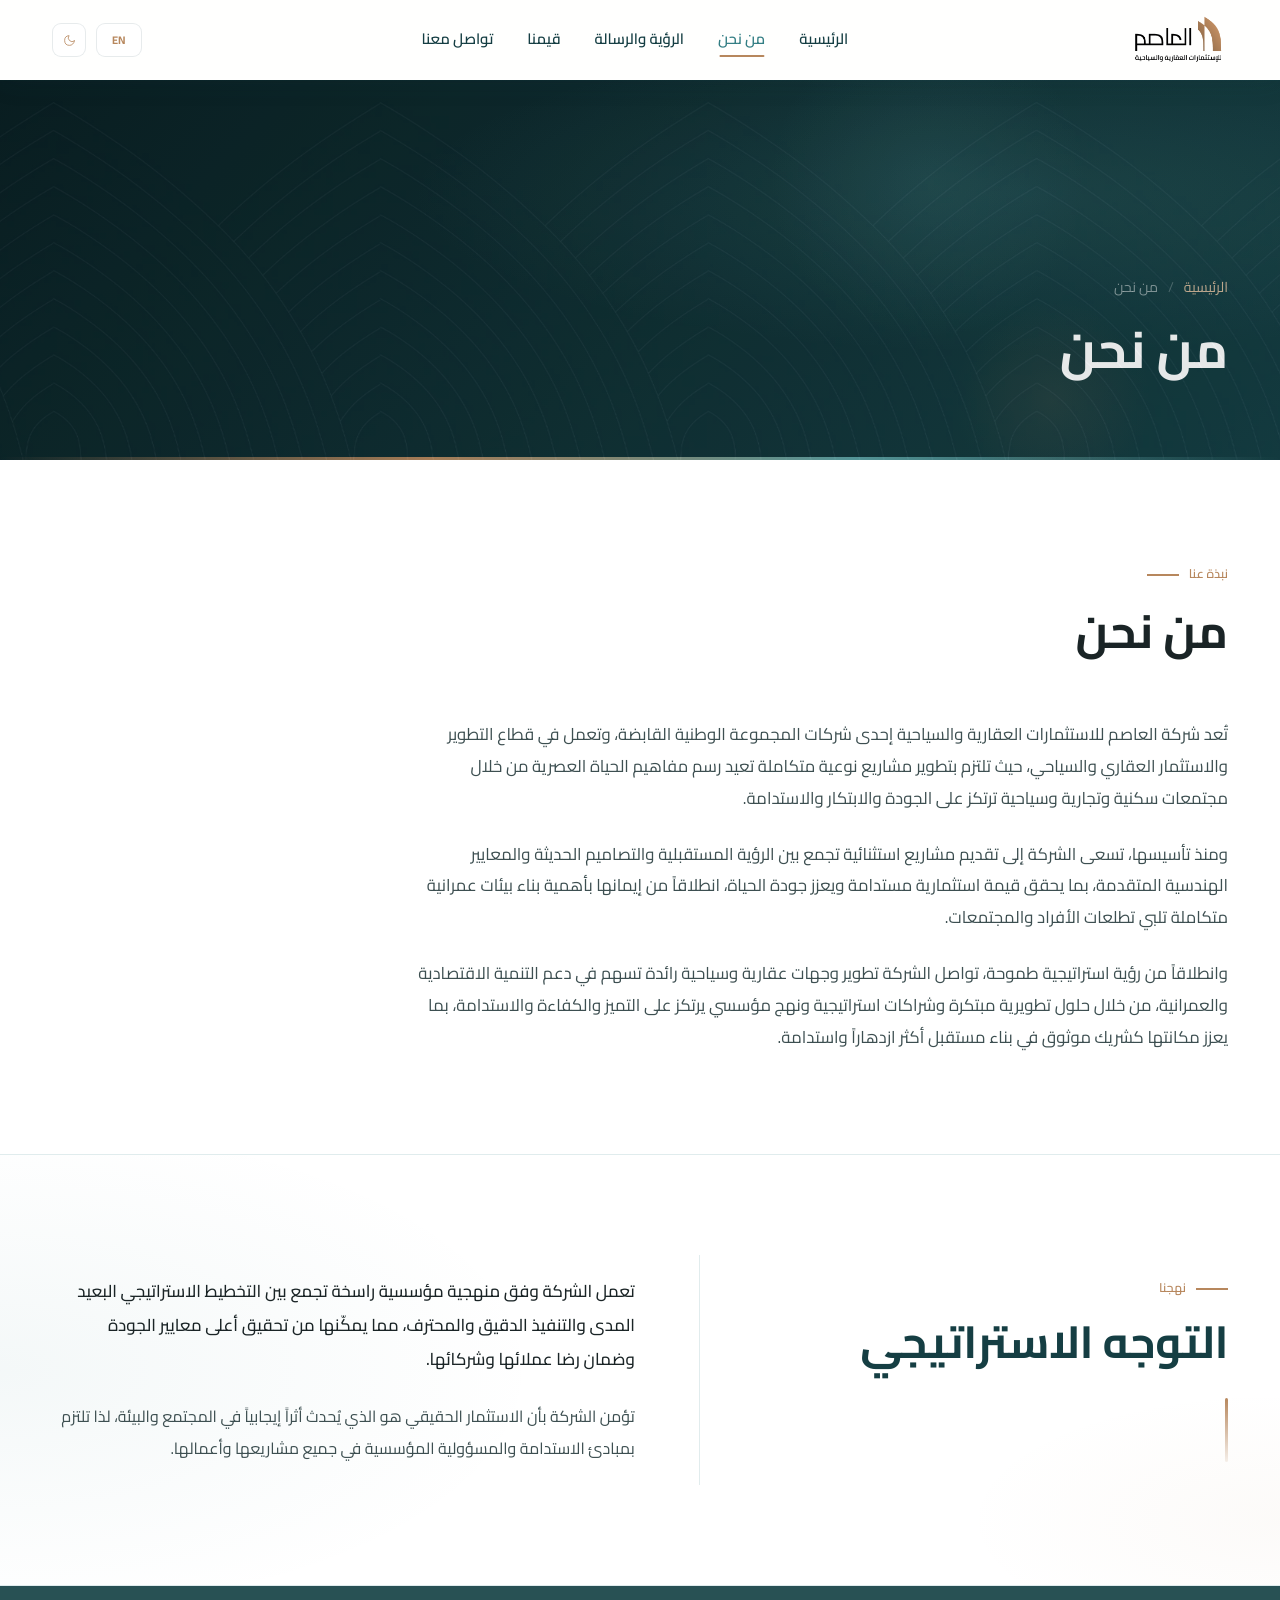
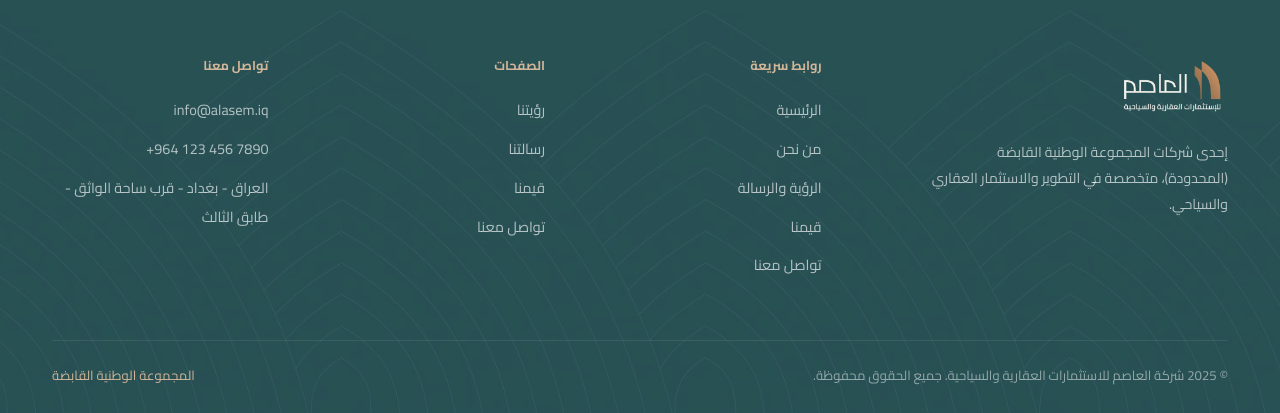
==== about.html @ 2423718f "Add files via upload" ====
<!DOCTYPE html>
<html lang="ar" dir="rtl">
<head>
  <meta charset="UTF-8" />
  <meta name="viewport" content="width=device-width, initial-scale=1.0" />
  <title>من نحن — شركة العاصم للاستثمارات العقارية والسياحية</title>
  <link rel="stylesheet" href="style.css" />
  <link rel="preconnect" href="https://fonts.googleapis.com" />
  <link rel="preconnect" href="https://fonts.gstatic.com" crossorigin />
    <link rel="icon" type="image/png" href="icon.png">
  <link href="https://fonts.googleapis.com/css2?family=Cairo:wght@200;300;400;500;600;700;800;900&display=swap" rel="stylesheet" />
</head>
<body>

<!-- ══ HEADER ══ -->
<header class="site-header" id="siteHeader">
  <div class="container">
    <div class="header-inner">
      <a href="index.html" class="logo-link">
        <img src="logo.png" alt="شركة العاصم" class="logo-img"
              />
        <span class="logo-text" style="display:none;">
          <span class="logo-name" data-i18n="footer_company">شركة العاصم</span>
          <span class="logo-sub">للاستثمارات العقارية والسياحية</span>
        </span>
      </a>
      <nav class="main-nav">
        <a href="index.html"   class="nav-link" data-i18n="nav_home">الرئيسية</a>
        <a href="about.html"   class="nav-link" data-i18n="nav_about">من نحن</a>
        <a href="vision.html"  class="nav-link" data-i18n="nav_vision">الرؤية والرسالة</a>
        <a href="values.html"  class="nav-link" data-i18n="nav_values">قيمنا</a>
        <a href="contact.html" class="nav-link" data-i18n="nav_contact">تواصل معنا</a>
      </nav>
      <div class="header-controls">
        <button class="lang-btn" id="langBtn">EN</button>
        <button class="ctrl-btn" id="themeBtn"><svg xmlns="http://www.w3.org/2000/svg" width="18" height="18" viewBox="0 0 24 24" fill="none" stroke="currentColor" stroke-width="1.5" stroke-linecap="round" stroke-linejoin="round"><path d="M21 12.79A9 9 0 1 1 11.21 3 7 7 0 0 0 21 12.79z"/></svg></button>
        <button class="hamburger" id="hamburger"><span></span><span></span><span></span></button>
      </div>
    </div>
  </div>
</header>

<nav class="mobile-menu" id="mobileMenu">
  <a href="index.html"   class="mobile-nav-link" data-i18n="nav_home">الرئيسية</a>
  <a href="about.html"   class="mobile-nav-link" data-i18n="nav_about">من نحن</a>
  <a href="vision.html"  class="mobile-nav-link" data-i18n="nav_vision">الرؤية والرسالة</a>
  <a href="values.html"  class="mobile-nav-link" data-i18n="nav_values">قيمنا</a>
  <a href="contact.html" class="mobile-nav-link" data-i18n="nav_contact">تواصل معنا</a>
</nav>


<!-- ══ INNER HERO ══ -->
<section class="inner-hero">
  <div class="inner-hero-bg"></div>
  <div class="inner-hero-line"></div>

  <!-- Decorative shapes -->
  <div style="position:absolute;inset:0;pointer-events:none;overflow:hidden;">
    <div style="position:absolute;top:-60px;left:60%;width:320px;height:320px;border-radius:50%;
                background:radial-gradient(circle,rgba(93,163,165,0.12) 0%,transparent 70%);"></div>
    <div style="position:absolute;bottom:-40px;right:10%;width:200px;height:200px;border-radius:50%;
                background:radial-gradient(circle,rgba(183,135,93,0.1) 0%,transparent 70%);"></div>
  </div>

  <div class="container">
    <div class="inner-hero-content">
      <div class="inner-hero-breadcrumb">
        <a href="index.html" data-i18n="bc_home">الرئيسية</a>
        <span class="sep">/</span>
        <span data-i18n="nav_about">من نحن</span>
      </div>
      <h1 class="inner-hero-title" data-i18n="about_page_hero_title">من نحن</h1>
    </div>
  </div>
</section>


<!-- ══ FULL ABOUT ══ -->
<section class="about-full">
  <div class="container">
    <div class="section-head reveal">
      <p class="eyebrow" data-i18n="about_eyebrow">نبذة عنا</p>
      <h2 class="section-title" data-i18n="about_title">من نحن</h2>
    </div>
    <div class="about-full-text" style="max-width:820px;">
      <p class="reveal" data-i18n="about_p1">
        تُعد شركة العاصم للاستثمارات العقارية والسياحية إحدى شركات المجموعة الوطنية القابضة، وتعمل في قطاع التطوير والاستثمار العقاري والسياحي، حيث تلتزم بتطوير مشاريع نوعية متكاملة تعيد رسم مفاهيم الحياة العصرية من خلال مجتمعات سكنية وتجارية وسياحية ترتكز على الجودة والابتكار والاستدامة.
      </p>
      <p class="reveal reveal-delay-1" data-i18n="about_p2">
        ومنذ تأسيسها، تسعى الشركة إلى تقديم مشاريع استثنائية تجمع بين الرؤية المستقبلية والتصاميم الحديثة والمعايير الهندسية المتقدمة، بما يحقق قيمة استثمارية مستدامة ويعزز جودة الحياة، انطلاقاً من إيمانها بأهمية بناء بيئات عمرانية متكاملة تلبي تطلعات الأفراد والمجتمعات.
      </p>
      <p class="reveal reveal-delay-2" data-i18n="about_p3">
        وانطلاقاً من رؤية استراتيجية طموحة، تواصل الشركة تطوير وجهات عقارية وسياحية رائدة تسهم في دعم التنمية الاقتصادية والعمرانية، من خلال حلول تطويرية مبتكرة وشراكات استراتيجية ونهج مؤسسي يرتكز على التميز والكفاءة والاستدامة، بما يعزز مكانتها كشريك موثوق في بناء مستقبل أكثر ازدهاراً واستدامة.
      </p>
    </div>
  </div>
</section>


<!-- ══ STRATEGIC DIRECTION ══ -->
<section class="strategic-block">
  <div class="container">
    <div class="strategic-inner">
      <div class="reveal">
        <p class="eyebrow" data-i18n="strategic_eyebrow"  id="q">نهجنا</p>
        <h2 class="strategic-label" data-i18n="strategic_label">التوجه الاستراتيجي</h2>
        <div class="strategic-divider"></div>
      </div>
      <div class="strategic-content reveal reveal-delay-2">
        <p data-i18n="strategic_p1">
          تعمل الشركة وفق منهجية مؤسسية راسخة تجمع بين التخطيط الاستراتيجي البعيد المدى والتنفيذ الدقيق والمحترف، مما يمكّنها من تحقيق أعلى معايير الجودة وضمان رضا عملائها وشركائها.
        </p>
        <p data-i18n="strategic_p2">
          تؤمن الشركة بأن الاستثمار الحقيقي هو الذي يُحدث أثراً إيجابياً في المجتمع والبيئة، لذا تلتزم بمبادئ الاستدامة والمسؤولية المؤسسية في جميع مشاريعها وأعمالها.
        </p>
      </div>
    </div>
  </div>
</section>



<!-- ══ FOOTER ══ -->
<footer class="site-footer">
  <div class="container">
    <div class="footer-grid">
      <div class="footer-brand">
        <div class="footer-logo">
          <img src="logo.png" alt="شركة العاصم" class="footer-logo-img"
               onerror="this.style.display='none';" />
      
        </div>
        <p class="footer-desc" data-i18n="footer_desc">
          إحدى شركات المجموعة الوطنية القابضة (المحدودة)، متخصصة في التطوير والاستثمار العقاري والسياحي.
        </p>
      </div>
      <div>
        <h4 class="footer-col-title" data-i18n="footer_links">روابط سريعة</h4>
        <ul class="footer-links">
          <li><a href="index.html"   class="footer-link" data-i18n="nav_home">الرئيسية</a></li>
          <li><a href="about.html"   class="footer-link" data-i18n="nav_about">من نحن</a></li>
          <li><a href="vision.html"  class="footer-link" data-i18n="nav_vision">الرؤية والرسالة</a></li>
          <li><a href="values.html"  class="footer-link" data-i18n="nav_values">قيمنا</a></li>
          <li><a href="contact.html" class="footer-link" data-i18n="nav_contact">تواصل معنا</a></li>
        </ul>
      </div>
      <div>
        <h4 class="footer-col-title" data-i18n="footer_pages">الصفحات</h4>
        <ul class="footer-links">
          <li><a href="vision.html"  class="footer-link" data-i18n="vision_title">رؤيتنا</a></li>
          <li><a href="vision.html"  class="footer-link" data-i18n="mission_title">رسالتنا</a></li>
          <li><a href="values.html"  class="footer-link" data-i18n="nav_values">قيمنا</a></li>
          <li><a href="contact.html" class="footer-link" data-i18n="nav_contact">تواصل معنا</a></li>
        </ul>
      </div>

      <!-- Contact Info -->
      <div>
        <h4 class="footer-col-title" data-i18n="footer_contact">تواصل معنا</h4>
        <ul class="footer-links">
          <li><a href="mailto:info@alasem.iq" class="footer-link" dir="ltr">info@alasem.iq</a></li>
          <li><a href="tel:+9641234567890" class="footer-link" dir="ltr">+964 123 456 7890</a></li>
          <li><span class="footer-link" data-i18n="contact_location_value">العراق - بغداد - قرب ساحة الواثق</span></li>
        </ul>
      </div>

    </div>
    <div class="footer-bottom">
      <span data-i18n="footer_copy">© 2025 شركة العاصم للاستثمارات العقارية والسياحية. جميع الحقوق محفوظة.</span>
      <a href="#" data-i18n="footer_part">المجموعة الوطنية القابضة</a>
    </div>
  </div>
</footer>

<script src="main.js"></script>
</body>
</html>
---- style.css ----
/* ============================================================
   AL-ASIM CORPORATE WEBSITE — style.css
   ============================================================ */

/* ── Google Fonts ── */
@import url('https://fonts.googleapis.com/css2?family=Cairo:wght@200;300;400;500;600;700;800;900&display=swap');

/* ── CSS Variables ── */
:root {
  --primary:        #337E84;
  --primary-light:  #5DA3A5;
  --primary-soft:   #7ABDBC;
  --dark:           #153E43;
  --dark-2:         #285155;
  --gold:           #B7875D;
  --gold-light:     #D1B699;
  --gold-deep:      #594133;
  --muted:          #9F9F9F;
  --muted-light:    #CFD0D0;
  --bg:             #F3F1EC;
  --surface:        #FFFFFF;
  --surface-2:      #FAFAF8;
  --text:           #1A2426;
  --text-2:         #3D4F51;
  --white:          #FFFFFF;
  --border:         rgba(51,126,132,0.15);
  --shadow:         0 4px 32px rgba(21,62,67,0.10);
  --shadow-lg:      0 12px 60px rgba(21,62,67,0.18);
  --radius:         8px;
  --radius-lg:      10px;
  --transition:     0.35s cubic-bezier(0.4,0,0.2,1);

  /* Fonts */
  --font: 'Cairo', sans-serif;
}

/* ── Dark Mode Variables ── */
body.dark-mode {
  --bg:       #0E2629;
  --surface:  #152E32;
  --surface-2:#1A3A3F;
  --text:     #E8E4DD;
  --text-2:   #A8B5B7;
  --border:   rgba(93,163,165,0.18);
  --shadow:   0 4px 32px rgba(0,0,0,0.35);
  --shadow-lg:0 12px 60px rgba(0,0,0,0.50);
}

/* ── Reset ── */
*, *::before, *::after { box-sizing: border-box; margin: 0; padding: 0; }
html {
  scroll-behavior: smooth;
  -webkit-text-size-adjust: 100%;
  text-size-adjust: 100%;
}
html,
body,
button,
input,
textarea,
select,
a,
p,
span,
h1, h2, h3, h4, h5, h6,
li,
label {
  font-family: 'Cairo', Arial, sans-serif;
}
body {
  font-family: 'Cairo', Arial, sans-serif;
  font-weight: 400;
  background: var(--bg);
  color: var(--text);
  line-height: 1.8;
  transition: background var(--transition), color var(--transition);
  overflow-x: hidden;
  -webkit-font-smoothing: antialiased;
  -moz-osx-font-smoothing: grayscale;
  text-rendering: geometricPrecision;
}
img { display: block; max-width: 100%; }
a  { text-decoration: none; color: inherit; }
ul { list-style: none; }
button { cursor: pointer; border: none; background: none; font-family: 'Cairo', sans-serif; }

/* ── Typography ── */
h1, h2, h3, h4, h5, h6 { line-height: 1.3; font-weight: 700; font-family: 'Cairo', Arial, sans-serif; }

/* ── iOS/retina text rendering protection ──
   backface-visibility: hidden prevents Safari from blurring text
   inside GPU-composited layers (triggered by transforms on parents). */
.eyebrow,
.section-title,
.section-desc,
.hero-title,
.hero-subtitle,
.inner-hero-title,
.inner-hero-breadcrumb,
.footer-desc,
.nav-link,
.about-link,
.vm-card-title,
.vm-card-text,
.vm-full-title,
.vm-full-text,
.value-card-title,
.value-card-text {
  -webkit-font-smoothing: antialiased;
  backface-visibility: hidden;
  -webkit-backface-visibility: hidden;
}

/* ── Container ── */
.container {
  width: 100%;
  max-width: 1240px;
  margin: 0 auto;
  padding: 0 32px;
}
@media (max-width: 768px) { .container { padding: 0 20px; } }

/* ── Eyebrow Label ── */
.eyebrow {
  display: inline-flex;
  align-items: center;
  gap: 10px;
  font-size: 0.78rem;
  font-weight: 600;
  text-transform: uppercase;
  color: var(--gold);
  margin-bottom: 16px;
}
html[dir="ltr"] .eyebrow { letter-spacing: 0.16em; }
html[dir="rtl"] .eyebrow { letter-spacing: 0; }
.eyebrow::before {
  content: '';
  display: block;
  width: 32px;
  height: 2px;
  background: var(--gold);
  flex-shrink: 0;
}
[dir="rtl"] .eyebrow { flex-direction: row-reverse; }

/* ── Section Titles ── */
.section-title {
  font-size: clamp(1.9rem, 4vw, 2.9rem);
  color: var(--text);
  margin-bottom: 18px;
}
.section-desc {
  font-size: 1.05rem;
  color: var(--text-2);
  max-width: 640px;
  line-height: 1.85;
}
.section-head { margin-bottom: 56px; }
.section-head.center { text-align: center; }
.section-head.center .section-desc { margin: 0 auto; }
.section-head.center .eyebrow { justify-content: center; }

/* ── Buttons ── */
.btn {
  display: inline-flex;
  align-items: center;
  gap: 10px;
  padding: 15px 34px;
  border-radius: 6px;
  font-size: 0.95rem;
  font-weight: 600;
  transition: all var(--transition);
  letter-spacing: 0.02em;
}
.btn-primary {
  background: linear-gradient(135deg, var(--primary), var(--dark));
  color: #fff;
  box-shadow: 0 4px 20px rgba(51,126,132,0.35);
}
.btn-primary:hover {
  transform: translateY(-2px);
  box-shadow: 0 8px 32px rgba(51,126,132,0.50);
}
.btn-ghost {
  border: 1.5px solid var(--gold);
  color: var(--gold);
  background: transparent;
}
.btn-ghost:hover {
  background: var(--gold);
  color: #fff;
  transform: translateY(-2px);
}
.btn-white {
  background: #fff;
  color: var(--dark);
  box-shadow: 0 4px 16px rgba(0,0,0,0.12);
}
.btn-white:hover { transform: translateY(-2px); box-shadow: 0 8px 28px rgba(0,0,0,0.18); }

/* ============================================================
   HEADER
   ============================================================ */
.site-header {
  position: fixed;
  top: 0; left: 0; right: 0;
  z-index: 1000;
  padding: 0;
  transition: background var(--transition), box-shadow var(--transition);
}
.site-header.scrolled {
  background: rgba(255,255,255,0.94);
  backdrop-filter: blur(20px);
  -webkit-backdrop-filter: blur(20px);
  box-shadow: 0 1px 0 rgba(21,62,67,0.08), 0 4px 24px rgba(21,62,67,0.10);
}
body.dark-mode .site-header.scrolled {
  background: rgba(21,49,54,0.96);
  backdrop-filter: blur(20px);
  -webkit-backdrop-filter: blur(20px);
  box-shadow: 0 1px 0 rgba(93,163,165,0.12), 0 4px 24px rgba(0,0,0,0.28);
}
.site-header .header-inner {
  display: flex;
  align-items: center;
  justify-content: space-between;
  height: 80px;
  gap: 24px;
}
.logo-link { flex-shrink: 0; }
.logo-img { height: 52px; width: auto; object-fit: contain; display: block; }
.logo-text {
  display: flex;
  flex-direction: column;
  line-height: 1.2;
}
.logo-text .logo-name {
  font-size: 1rem;
  font-weight: 700;
  color: var(--white);
  transition: color var(--transition);
}
.logo-text .logo-sub {
  font-size: 0.68rem;
  color: var(--gold-light);
  letter-spacing: 0.05em;
}
.site-header.scrolled .logo-name { color: var(--dark); }
.site-header.scrolled .logo-sub  { color: var(--gold); }
body.dark-mode .site-header.scrolled .logo-name { color: var(--text); }


#a{
  text-align: center;
}
#q { flex-direction: row; }


/* Nav */
.main-nav { display: flex; align-items: center; gap: 6px; }
.nav-link {
  padding: 8px 14px;
  border-radius: 6px;
  font-size: 0.93rem;
  font-weight: 600;
  color: rgba(255,255,255,0.85);
  transition: all var(--transition);
  position: relative;
}
.nav-link::after {
  content: '';
  position: absolute;
  bottom: 4px; left: 50%; transform: translateX(-50%);
  width: 0; height: 2px;
  background: var(--gold);
  border-radius: 2px;
  transition: width var(--transition);
}
.nav-link:hover::after, .nav-link.active::after { width: 60%; }
.nav-link:hover, .nav-link.active { color: #fff; }
.site-header.scrolled .nav-link { color: var(--dark); }
.site-header.scrolled .nav-link:hover,
.site-header.scrolled .nav-link.active { color: var(--primary); }
body.dark-mode .site-header.scrolled .nav-link { color: var(--text-2); }
body.dark-mode .site-header.scrolled .nav-link:hover,
body.dark-mode .site-header.scrolled .nav-link.active { color: var(--primary-soft); }

/* Header Controls */
.header-controls { display: flex; align-items: center; gap: 10px; }
.ctrl-btn {
  width: 40px; height: 40px;
  border-radius: 50%;
  display: flex; align-items: center; justify-content: center;
  font-size: 1rem;
  color: rgba(255,255,255,0.85);
  background: rgba(255,255,255,0.10);
  transition: all var(--transition);
  border: 1px solid rgba(255,255,255,0.15);
}
.ctrl-btn:hover { background: rgba(255,255,255,0.22); color: #fff; }
.site-header.scrolled .ctrl-btn {
  color: var(--dark);
  background: rgba(21,62,67,0.06);
  border-color: rgba(21,62,67,0.14);
}
body.dark-mode .site-header.scrolled .ctrl-btn {
  color: var(--text-2);
  background: rgba(255,255,255,0.08);
  border-color: rgba(93,163,165,0.2);
}
.site-header.scrolled .ctrl-btn:hover { background: var(--primary); color: #fff; border-color: var(--primary); }

/* ── Shared Header Action Buttons (theme + lang) ── */
#themeBtn,
.lang-btn {
  width: 34px;
  height: 34px;
  border-radius: 9px;
  padding: 0;
  background: rgba(255,255,255,0.10);
  border: 1px solid rgba(255,255,255,0.12);
  backdrop-filter: blur(10px);
  -webkit-backdrop-filter: blur(10px);
  color: rgba(255,255,255,0.88);
  display: flex;
  align-items: center;
  justify-content: center;
  transition: background 0.3s ease, border-color 0.3s ease, color 0.3s ease;
}
#themeBtn:hover,
.lang-btn:hover {
  background: rgba(255,255,255,0.20);
  border-color: rgba(255,255,255,0.22);
}

.site-header.scrolled #themeBtn,
.site-header.scrolled .lang-btn {
  background: rgba(255,255,255,0.72);
  border-color: rgba(21,62,67,0.10);
  color: #B7875D;
}
.site-header.scrolled #themeBtn:hover,
.site-header.scrolled .lang-btn:hover {
  background: rgba(255,255,255,0.90);
  color: #9A6840;
}

body.dark-mode .site-header.scrolled #themeBtn,
body.dark-mode .site-header.scrolled .lang-btn {
  background: rgba(255,255,255,0.06);
  border-color: rgba(93,163,165,0.20);
  color: #D4A96A;
}
body.dark-mode .site-header.scrolled #themeBtn:hover,
body.dark-mode .site-header.scrolled .lang-btn:hover {
  background: rgba(255,255,255,0.10);
  color: #E8C99A;
}

/* themeBtn-specific */
#themeBtn { font-size: 0; }
#themeBtn svg { width: 13px; height: 13px; transition: transform 0.3s ease; }
#themeBtn:hover svg { transform: rotate(15deg); }

/* lang-btn-specific */
.lang-btn {
  width: auto;
  min-width: 46px;
  padding: 0 10px;
  font-size: 0.6875rem;
  font-weight: 700;
  letter-spacing: 0.025em;
}

/* Hamburger */
.hamburger {
  display: none;
  flex-direction: column;
  gap: 5px;
  width: 40px; height: 40px;
  align-items: center; justify-content: center;
  border-radius: 6px;
  background: rgba(255,255,255,0.10);
  border: 1px solid rgba(255,255,255,0.15);
}
.hamburger span {
  display: block;
  width: 22px; height: 2px;
  background: #fff;
  border-radius: 2px;
  transition: all var(--transition);
}
.site-header.scrolled .hamburger { border-color: rgba(21,62,67,0.14); background: rgba(21,62,67,0.06); }
.site-header.scrolled .hamburger span { background: var(--dark); }
body.dark-mode .site-header.scrolled .hamburger { border-color: rgba(93,163,165,0.2); background: rgba(255,255,255,0.08); }
body.dark-mode .site-header.scrolled .hamburger span { background: var(--text-2); }
.hamburger.open span:nth-child(1) { transform: translateY(7px) rotate(45deg); }
.hamburger.open span:nth-child(2) { opacity: 0; }
.hamburger.open span:nth-child(3) { transform: translateY(-7px) rotate(-45deg); }

/* Mobile Menu */
.mobile-menu {
  display: none;
  position: fixed;
  inset: 80px 0 0 0;
  background: var(--surface);
  z-index: 999;
  padding: 32px 24px;
  flex-direction: column;
  gap: 8px;
  transform: translateX(100%);
  transition: transform var(--transition);
}
[dir="rtl"] .mobile-menu { transform: translateX(-100%); }
.mobile-menu.open {
  display: flex;
  transform: translateX(0);
}
.mobile-nav-link {
  padding: 14px 20px;
  border-radius: 8px;
  font-size: 1.1rem;
  font-weight: 600;
  color: var(--text);
  background: var(--surface-2);
  border: 1px solid var(--border);
  transition: all var(--transition);
}
.mobile-nav-link:hover, .mobile-nav-link.active {
  background: var(--primary);
  color: #fff;
  border-color: var(--primary);
}
.mobile-controls {
  margin-top: auto;
  display: flex;
  gap: 12px;
  padding-top: 24px;
  border-top: 1px solid var(--border);
}

/* ============================================================
   HERO
   ============================================================ */
.hero {
  min-height: 100vh;
  display: flex;
  align-items: center;
  position: relative;
  overflow: hidden;
}
.hero-bg {
  position: absolute;
  inset: 0;
  background:
    linear-gradient(to bottom, rgba(0, 0, 0, 0.375) 0%, rgba(0, 0, 0, 0.375) 100%),
    url('hero.avif') 90% center/cover no-repeat;
}
.hero-bg::after {
  content: '';
  position: absolute;
  inset: 0;
  background:
    linear-gradient(to bottom, rgba(0, 0, 0, 0.615) 0%, rgba(0, 0, 0, 0.615) 100%),
    url('heroD.avif') 90% center/cover no-repeat;
  opacity: 0;
  transition: opacity 0.6s ease;
}
body.dark-mode .hero-bg::after {
  opacity: 1;
}
.hero-grid {
  position: absolute;
  inset: 0;
  background-image:
    linear-gradient(rgba(93,163,165,0.06) 1px, transparent 1px),
    linear-gradient(90deg, rgba(93,163,165,0.06) 1px, transparent 1px);
  background-size: 60px 60px;
}
.hero-shapes {
  position: absolute;
  inset: 0;
  pointer-events: none;
}
.hero-shape {
  position: absolute;
  border-radius: 50%;
  filter: blur(60px);
  opacity: 0.25;
}
.hero-shape-1 {
  width: 500px; height: 500px;
  background: var(--primary-light);
  top: -150px; right: -100px;
}
.hero-shape-2 {
  width: 350px; height: 350px;
  background: var(--gold);
  bottom: -80px; left: -80px;
}
.hero-shape-3 {
  width: 250px; height: 250px;
  background: var(--primary-soft);
  bottom: 100px; right: 200px;
  opacity: 0.15;
}
/* Geometric decorative lines */
.hero-deco {
  position: absolute;
  inset: 0;
  pointer-events: none;
  overflow: hidden;
  
}
.hero-deco::before {
  content: '';
  position: absolute;
  top: 0; right: 10%;
  width: 1px;
  height: 100%;
  background: linear-gradient(to bottom, transparent, rgba(183,135,93,0.3), transparent);
}
.hero-deco::after {
  content: '';
  position: absolute;
  top: 30%; left: 0; right: 0;
  height: 1px;
  background: linear-gradient(to right, transparent, rgba(93,163,165,0.2), transparent);
}

.hero-content {
  position: relative;
  z-index: 2;
  max-width: 800px;
}
.hero-eyebrow {
  display: inline-flex;
  align-items: center;
  gap: 12px;
  margin-bottom: 28px;
  animation: fadeUp 0.8s ease both;
}
.hero-eyebrow span {
  font-size: 0.75rem;
  text-transform: uppercase;
  color: var(--gold-light);
  font-weight: 600;
}
html[dir="ltr"] .hero-eyebrow span { letter-spacing: 0.2em; }
html[dir="rtl"] .hero-eyebrow span { letter-spacing: 0; }
.hero-eyebrow .eyebrow-line {
  width: 40px; height: 1px;
  background: var(--gold);
}
[dir="rtl"] .hero-eyebrow { flex-direction: row-reverse; }

.hero-title {
  font-size: clamp(2.2rem, 5.5vw, 3.8rem);
  color: #fff;
  margin-bottom: 28px;
  font-weight: 800;
  line-height: 1.25;
  animation: fadeUp 0.8s 0.1s ease both;
}
.hero-title .gold-word { color: var(--gold-light); }

.hero-subtitle {
  font-size: 1.05rem;
  color: rgba(255,255,255,0.72);
  line-height: 1.9;
  margin-bottom: 44px;
  max-width: 680px;
  animation: fadeUp 0.8s 0.2s ease both;
}
.hero-actions .btn-primary {
  background: #337E84;
  border: none;
  box-shadow: none;
  backdrop-filter: none;
}
.hero-actions .btn-primary:hover {
  background: #285155;
  box-shadow: none;
  transform: translateY(-2px);
}
.hero-actions {
  display: flex;
  gap: 16px;
  flex-wrap: wrap;
  animation: fadeUp 0.8s 0.3s ease both;
}

/* Scroll indicator */
.hero-scroll {
  position: absolute;
  bottom: 40px; left: 50%;
  transform: translateX(-50%);
  z-index: 2;
  display: flex;
  flex-direction: column;
  align-items: center;
  gap: 8px;
  animation: fadeUp 1s 0.6s ease both;
}
.hero-scroll span {
  font-size: 0.7rem;
  color: rgba(255,255,255,0.4);
  text-transform: uppercase;
}
html[dir="ltr"] .hero-scroll span { letter-spacing: 0.15em; }
html[dir="rtl"] .hero-scroll span { letter-spacing: 0; }
.scroll-mouse {
  width: 26px; height: 42px;
  border: 1.5px solid rgba(255,255,255,0.25);
  border-radius: 8px;
  position: relative;
}
.scroll-mouse::after {
  content: '';
  position: absolute;
  top: 6px; left: 50%; transform: translateX(-50%);
  width: 4px; height: 4px;
  background: var(--gold);
  border-radius: 50%;
  animation: scrollBall 1.6s ease infinite;
}
@keyframes scrollBall {
  0%   { top: 6px; opacity: 1; }
  80%  { top: 24px; opacity: 0; }
  100% { top: 6px; opacity: 0; }
}

/* ============================================================
   INNER PAGE HERO
   ============================================================ */
.inner-hero {
  min-height: 380px;
  display: flex;
  align-items: flex-end;
  padding-bottom: 64px;
  background: var(--dark);
  position: relative;
  overflow: hidden;
  isolation: isolate;
  margin-top: 80px;
}
.inner-hero::before {
  content: '';
  position: absolute;
  inset: 0;
  background-image: url('patrn/hero-about.avif');
  background-repeat: no-repeat;
  background-position: center;
  background-size: cover;
  opacity: 0.10;
  pointer-events: none;
  z-index: 9;
}
.inner-hero-bg {
  position: absolute;
  inset: 0;
  background:
    radial-gradient(ellipse 80% 70% at 80% 30%, rgba(93,163,165,0.15) 0%, transparent 60%),
    linear-gradient(135deg, #0a1e21 0%, var(--dark) 100%);
}
.inner-hero-line {
  position: absolute;
  bottom: 0; left: 0; right: 0;
  height: 3px;
  background: linear-gradient(to right, transparent, var(--gold), var(--primary-light), transparent);
}
.inner-hero .container { position: relative; z-index: 2; }
.inner-hero-content {
  max-width: 420px;
  margin-left: auto;
  text-align: right;
  padding-top: 40px;
}
[dir="ltr"] .inner-hero-content {
  margin-left: 0;
  margin-right: auto;
  text-align: left;
}
.inner-hero-title {
  font-size: clamp(2rem, 4.5vw, 3.2rem);
  color: #fff;
  margin-bottom: 12px;
}
.inner-hero-breadcrumb {
  display: flex;
  align-items: center;
  gap: 10px;
  font-size: 0.88rem;
  color: rgba(255,255,255,0.5);
  margin-bottom: 16px;
}
.inner-hero-breadcrumb a { color: var(--gold-light); transition: color var(--transition); }
.inner-hero-breadcrumb a:hover { color: var(--gold); }
.inner-hero-breadcrumb .sep { color: rgba(255,255,255,0.25); }








#q{
 text-align:right;
}











/* ============================================================
   SECTIONS — Common
   ============================================================ */
section { padding: 100px 0; }

/* ── About Preview ── */
.about-preview {
  background: var(--surface);
  position: relative;
  overflow: hidden;
  isolation: isolate;
}
.about-preview::before {
  content: '';
  position: absolute;
  top: 0; right: 0;
  width: 420px; height: 420px;
  border-radius: 50%;
  background: radial-gradient(circle, rgba(51,126,132,0.06) 0%, transparent 70%);
  transform: translate(30%, -30%);
}
.about-preview::after {
  content: '';
  position: absolute;
  inset: 0;
  background-image: url('patrn/pat1.png');
  background-repeat: no-repeat;
  background-position: center;
  background-size: cover;
  opacity: 0.02;
  pointer-events: none;
  z-index: -1;
}
.about-grid {
  display: grid;
  grid-template-columns: 1fr 1fr;
  gap: 80px;
  align-items: center;
}
.about-visual {
  position: relative;
}
.about-visual-inner {
  border-radius: var(--radius-lg);
  overflow: hidden;
  background: linear-gradient(135deg, var(--dark) 0%, var(--dark-2) 100%);
  height: 400px;
  display: flex;
  align-items: center;
  justify-content: center;
  position: relative;
}
.about-visual-inner::before {
  content: '';
  position: absolute;
  inset: 0;
  background:
    radial-gradient(circle at 30% 30%, rgba(93,163,165,0.3) 0%, transparent 55%),
    radial-gradient(circle at 70% 70%, rgba(183,135,93,0.2) 0%, transparent 50%);
}
.about-visual-icon {
  position: relative;
  z-index: 1;
  font-size: 5rem;
  opacity: 0.25;
  color: var(--primary-soft);
}
.about-visual-image {
  width: 100%;
  height: 100%;
  object-fit: cover;
  display: block;
  transition: transform 0.7s cubic-bezier(0.22, 1, 0.36, 1);
  will-change: transform;
}
.about-visual-inner:hover .about-visual-image { transform: scale(1.03); }
.about-visual-overlay {
  position: absolute;
  inset: 0;
 
  pointer-events: none;
}
.about-badge {
  position: absolute;
  bottom: -20px;
  background: linear-gradient(135deg, var(--gold), var(--gold-deep));
  color: #fff;
  padding: 18px 28px;
  border-radius: var(--radius);
  box-shadow: var(--shadow-lg);
  text-align: center;
}
[dir="rtl"] .about-badge { left: -20px; }
[dir="ltr"] .about-badge { right: -20px; }
.about-badge .badge-num { font-size: 1.8rem; font-weight: 700; line-height: 1; }
.about-badge .badge-text { font-size: 0.78rem; opacity: 0.85; margin-top: 4px; }

.about-text .section-desc { margin-bottom: 32px; }
.about-link {
  display: inline-flex;
  align-items: center;
  gap: 8px;
  color: var(--primary);
  font-weight: 600;
  font-size: 0.95rem;
  transition: gap var(--transition);
}
.about-link:hover { gap: 14px; }

/* ── Vision / Mission Cards ── */
.vision-preview { background: var(--bg); }
.vm-grid {
  display: grid;
  grid-template-columns: 1fr 1fr;
  gap: 28px;
}
.vm-card {
  padding: 48px 40px;
  border-radius: var(--radius-lg);
  border: 1px solid var(--border);
  position: relative;
  overflow: hidden;
  isolation: isolate;
  transition: transform var(--transition), box-shadow var(--transition), border-color var(--transition);
  background: var(--surface);
  will-change: transform;
}
.vm-card:hover { transform: translateY(-4px); box-shadow: var(--shadow-lg); border-color: var(--primary-light); }
.vm-card::before {
  content: '';
  position: absolute;
  top: 0; left: 0; right: 0;
  height: 3px;
}
.vm-card.vision::before { background: linear-gradient(to right, var(--primary), var(--primary-soft)); }
.vm-card.mission::before { background: linear-gradient(to right, var(--gold), var(--gold-light)); }
.vm-card.vision::after,
.vm-card.mission::after {
  content: '\201C' !important;
  position: absolute;
  top: 28px;
  left: 36px;
  font-size: 160px;
  font-weight: 900;
  line-height: 1;
  opacity: 0.9;
  pointer-events: none;
  user-select: none;
  z-index: -1;
  font-family: Georgia, 'Times New Roman', serif !important;
  direction: ltr !important;
  unicode-bidi: isolate !important;
  writing-mode: horizontal-tb !important;
  transform: none !important;
  rotate: 0deg !important;
}
.vm-card.vision::after  { color: #e6eff0 !important; }
.vm-card.mission::after { color: #f6f0eb !important; }
html[dir="rtl"] .vm-card.vision::after,
html[dir="rtl"] .vm-card.mission::after { left: 36px; right: auto; }
html[dir="ltr"] .vm-card.vision::after,
html[dir="ltr"] .vm-card.mission::after { right: 36px; left: auto; }
.vm-card-icon {
  width: 64px; height: 64px;
  border-radius: 8px;
  display: flex; align-items: center; justify-content: center;
  font-size: 1.6rem;
  margin-bottom: 28px;
}
.vm-card.vision .vm-card-icon { background: rgba(51,126,132,0.12); color: var(--primary); }
.vm-card.mission .vm-card-icon { background: rgba(183,135,93,0.12); color: var(--gold); }
.vm-card-title {
  font-size: 1.35rem;
  margin-bottom: 16px;
  color: var(--text);
}
.vm-card-text {
  font-size: 0.97rem;
  color: var(--text-2);
  line-height: 1.85;
}
.vm-bg-text {
  position: absolute;
  bottom: -20px; right: 20px;
  font-size: 8rem;
  font-weight: 800;
  color: var(--border);
  line-height: 1;
  pointer-events: none;
  user-select: none;
  transition: color var(--transition);
}
[dir="rtl"] .vm-bg-text { right: auto; left: 20px; }

/* ── Values Preview ── */
.values-preview { background: #FFFFFF; position: relative; overflow: hidden; isolation: isolate; }
.values-preview::before {
  content: '';
  position: absolute;
  inset: 0;
  background:
    radial-gradient(ellipse 60% 60% at 100% 0%, rgba(51,126,132,0.06) 0%, transparent 60%),
    radial-gradient(ellipse 50% 60% at 0% 100%, rgba(183,135,93,0.05) 0%, transparent 55%);
}
.values-preview::after {
  content: '';
  position: absolute;
  inset: 0;
  background-image: url('patrn/pat1.png');
  background-repeat: no-repeat;
  background-position: center;
  background-size: cover;
  opacity: 0.02;
  pointer-events: none;
  z-index: -1;
}
.values-preview .eyebrow { color: var(--gold); display: flex; justify-content: center; }
.values-preview .eyebrow::before { background: var(--gold); }
.values-preview .section-title { color: var(--text); }
.values-grid {
  display: grid;
  grid-template-columns: repeat(3, 1fr);
  gap: 20px;
  position: relative;
}
.value-chip {
  padding: 28px 24px;
  border-radius: var(--radius);
  background: rgba(255,255,255,0.04);
  border: 1px solid rgba(255,255,255,0.08);
  backdrop-filter: blur(12px);
  transition: all var(--transition);
  display: flex;
  align-items: center;
  gap: 16px;
  cursor: default;
}
.value-chip:hover {
  background: rgba(51,126,132,0.18);
  border-color: rgba(93,163,165,0.35);
  transform: translateY(-2px);
}
.value-chip-num {
  font-size: 0.72rem;
  font-weight: 700;
  letter-spacing: 0.12em;
  color: var(--gold);
  opacity: 0.7;
  min-width: 28px;
}
.value-chip-title {
  font-size: 1.05rem;
  font-weight: 600;
  color: #fff;
}
.values-preview .value-chip {
  flex-direction: column;
  align-items: flex-start;
  justify-content: flex-start;
  gap: 0;
  padding: 28px 32px;
  border-radius: 8px;
  background: #ffffff;
  border: 1px solid rgba(40,81,85,0.10);
  border-top: 3px solid var(--primary);
  box-shadow: 0 12px 28px rgba(21,62,67,0.06);
  transition: all var(--transition);
}
.values-preview .value-chip:nth-child(even) {
  border-top-color: var(--gold);
}
.values-preview .value-chip:hover {
  transform: translateY(-3px);
  box-shadow: 0 20px 40px rgba(21,62,67,0.10);
}
.values-preview .value-chip-num {
  font-size: 0.65rem;
  font-weight: 600;
  letter-spacing: 0.18em;
  color: var(--gold);
  opacity: 0.55;
  margin-bottom: 14px;
  min-width: auto;
}
.values-preview .value-chip-title {
  font-size: 1.08rem;
  font-weight: 700;
  color: var(--text);
  line-height: 1.4;
}

/* RTL alignment */
html[dir="rtl"] .values-preview .value-chip {
  text-align: right;
  align-items: flex-start;
}
html[dir="rtl"] .values-preview .value-chip-num,
html[dir="rtl"] .values-preview .value-chip-title {
  text-align: right;
  align-self: flex-start;
}

/* LTR alignment */
html[dir="ltr"] .values-preview .value-chip {
  text-align: left;
  align-items: flex-start;
}
html[dir="ltr"] .values-preview .value-chip-num,
html[dir="ltr"] .values-preview .value-chip-title {
  text-align: left;
  align-self: flex-start;
}

/* Values grid animates as one block — all chips appear simultaneously */
.values-preview .values-grid {
  transition-delay: 0s !important;
}

/* ── CTA Section ── */
.cta-section {
  background: #f3f1ec;
  position: relative;
  overflow: hidden;
  padding: 90px 0;
}
.cta-section::before {
  content: '';
  position: absolute;
  inset: 0;
  background:
    radial-gradient(circle at 80% 50%, rgba(183,135,93,0.07) 0%, transparent 50%),
    radial-gradient(circle at 10% 50%, rgba(51,126,132,0.05) 0%, transparent 50%);
}
.cta-inner {
  position: relative;
  z-index: 1;
  display: flex;
  align-items: center;
  justify-content: space-between;
  gap: 48px;
}
.cta-text .section-title { color: #153E43; margin-bottom: 12px; }
.cta-text .section-desc  { color: #285155; max-width: 500px; }
.cta-actions { display: flex; gap: 16px; flex-wrap: wrap; flex-shrink: 0; }

/* ============================================================
   ABOUT PAGE
   ============================================================ */
.about-full { background: var(--surface); }
.about-full-text p {
  font-size: 1.05rem;
  color: var(--text-2);
  line-height: 1.9;
  margin-bottom: 24px;
}
.about-full-text p:last-child { margin-bottom: 0; }
.strategic-block {
  background: var(--surface);
  border-top: 1px solid var(--border);
  border-bottom: 1px solid var(--border);
  position: relative;
  overflow: hidden;
  isolation: isolate;
}
.strategic-block::before {
  content: '';
  position: absolute;
  inset: 0;
  background:
    radial-gradient(ellipse 65% 90% at 0% 50%, rgba(51,126,132,0.055) 0%, transparent 65%),
    radial-gradient(ellipse 45% 55% at 100% 85%, rgba(183,135,93,0.04) 0%, transparent 55%);
  pointer-events: none;
}
.strategic-inner {
  display: grid;
  grid-template-columns: 0.9fr 1.1fr;
  gap: 0;
  align-items: stretch;
  position: relative;
  z-index: 1;
}
html[dir="rtl"] .strategic-inner { direction: rtl; }
html[dir="ltr"] .strategic-inner { direction: ltr; }
.strategic-inner > div:first-child {
  padding-inline-end: 64px;
  padding-block: 20px;
  display: flex;
  flex-direction: column;
  justify-content: center;
  text-align: right;
  border-inline-end: 1px solid var(--border);
}
html[dir="ltr"] .strategic-inner > div:first-child { text-align: left; }
.strategic-label {
  font-size: clamp(1.9rem, 3.5vw, 2.8rem);
  font-weight: 700;
  color: var(--dark);
  line-height: 1.2;
  letter-spacing: -0.01em;
}
.strategic-divider {
  width: 3px;
  height: 64px;
  background: linear-gradient(to bottom, var(--gold), rgba(183,135,93,0.12));
  margin-block: 28px 0;
  margin-inline: 0 auto;
  border-radius: 2px;
}
.strategic-content {
  padding-inline-start: 64px;
  padding-block: 20px;
  display: flex;
  flex-direction: column;
  justify-content: center;
  text-align: right;
}
html[dir="ltr"] .strategic-content { text-align: left; }
.strategic-content p {
  font-size: 1rem;
  color: var(--text-2);
  line-height: 2;
  margin-bottom: 24px;
  max-width: 580px;
}
.strategic-content p:first-child {
  font-size: 1.06rem;
  color: var(--text);
  font-weight: 500;
}
.strategic-content p:last-child { margin-bottom: 0; }

/* ============================================================
   VISION PAGE
   ============================================================ */
.vision-full { background: var(--surface); }
.vm-full-card {
  padding: 64px;
  border-radius: var(--radius-lg);
  border: 1px solid var(--border);
  will-change: transform;
  box-shadow: var(--shadow);
  margin-bottom: 40px;
  position: relative;
  overflow: hidden;
  isolation: isolate;
  background: var(--surface);
  transition: transform var(--transition), box-shadow var(--transition), border-color var(--transition);
}
.vm-full-card:hover { transform: translateY(-4px); box-shadow: var(--shadow-lg); border-color: rgba(51,126,132,0.28); }

/* Side color bar */
.vm-full-card::before {
  content: '';
  position: absolute;
  top: 0; left: 0;
  width: 4px;
  height: 100%;
  z-index: 1;
}
.vm-full-card.vision-card::before { background: linear-gradient(to bottom, var(--primary), var(--primary-soft)); }
.vm-full-card.mission-card::before { background: linear-gradient(to bottom, var(--gold), var(--gold-light)); }
[dir="rtl"] .vm-full-card::before { left: auto; right: 0; }

/* Decorative quotation mark */
.vm-full-card::after {
  content: '\201C' !important;
  position: absolute;
  top: 38px;
  left: 48px;
  font-size: 150px;
  font-weight: 900;
  line-height: 1;
  opacity: 0.07;
  pointer-events: none;
  user-select: none;
  z-index: -1;
  font-family: Georgia, 'Times New Roman', serif !important;
  direction: ltr !important;
  unicode-bidi: isolate !important;
  writing-mode: horizontal-tb !important;
  transform: none !important;
  rotate: 0deg !important;
}
.vm-full-card.vision-card::after  { color: #337E84; }
.vm-full-card.mission-card::after { color: #B7875D; }
html[dir="rtl"] .vm-full-card::after { top: 38px !important; left: 48px !important; right: auto !important; font-size: 150px !important; line-height: 1 !important; }
html[dir="ltr"] .vm-full-card::after { top: 38px !important; right: 48px !important; left: auto !important; font-size: 150px !important; line-height: 1 !important; }

.vm-full-icon,
.vm-full-label,
.vm-full-title,
.vm-full-text {
  position: relative;
  z-index: 1;
}
.vm-full-icon {
  width: 80px; height: 80px;
  border-radius: 10px;
  display: flex; align-items: center; justify-content: center;
  font-size: 2rem;
  margin-bottom: 32px;
}
.vm-full-card.vision-card .vm-full-icon { background: rgba(51,126,132,0.1); color: var(--primary); }
.vm-full-card.mission-card .vm-full-icon { background: rgba(183,135,93,0.1); color: var(--gold); }
.vm-full-label {
  font-size: 0.75rem;
  text-transform: uppercase;
  font-weight: 700;
  margin-bottom: 16px;
}
html[dir="ltr"] .vm-full-label { letter-spacing: 0.18em; }
html[dir="rtl"] .vm-full-label { letter-spacing: 0; }
.vm-full-card.vision-card .vm-full-label { color: var(--primary); }
.vm-full-card.mission-card .vm-full-label { color: var(--gold); }
.vm-full-title {
  font-size: clamp(1.6rem, 3vw, 2.2rem);
  margin-bottom: 24px;
  color: var(--text);
}
.vm-full-text {
  font-size: 1.05rem;
  color: var(--text-2);
  line-height: 1.9;
  max-width: 720px;
}

/* ============================================================
   VALUES PAGE
   ============================================================ */
.values-full { background: var(--bg); }
.values-full .section-head {
  text-align: right;
  align-items: flex-start;
}
.values-full .section-title,
.values-full .eyebrow {
  text-align: right;
}
.values-full .section-head .eyebrow { justify-content: flex-end; }
[dir="ltr"] .values-full .section-head {
  text-align: left;
  align-items: flex-start;
}
[dir="ltr"] .values-full .section-title,
[dir="ltr"] .values-full .eyebrow {
  text-align: left;
}
[dir="ltr"] .values-full .section-head .eyebrow { justify-content: flex-start; }
.values-full-grid {
  display: grid;
  grid-template-columns: repeat(3, 1fr);
  gap: 28px;
}
.value-card {
  padding: 44px 36px;
  border-radius: var(--radius-lg);
  background: var(--surface);
  border: 1px solid var(--border);
  box-shadow: var(--shadow);
  transition: transform var(--transition), box-shadow var(--transition), border-color var(--transition);
  position: relative;
  overflow: hidden;
  will-change: transform;
}
.value-card:hover {
  transform: translateY(-6px);
  box-shadow: var(--shadow-lg);
  border-color: var(--primary-light);
}
.value-card::after {
  content: '';
  position: absolute;
  bottom: 0; left: 0; right: 0;
  height: 3px;
  background: linear-gradient(to right, var(--primary), var(--gold));
  transform: scaleX(0);
  transition: transform var(--transition);
}
.value-card:hover::after { transform: scaleX(1); }
.value-card-num {
  font-size: 3.5rem;
  font-weight: 800;
  color: var(--border);
  line-height: 1;
  margin-bottom: 20px;
  transition: color var(--transition);
  font-family: 'Cairo', sans-serif;
}
.value-card:hover .value-card-num { color: rgba(51,126,132,0.15); }
.value-card-icon {
  width: 56px; height: 56px;
  border-radius: 10px;
  background: rgba(51,126,132,0.1);
  color: var(--primary);
  display: flex; align-items: center; justify-content: center;
  font-size: 1.4rem;
  margin-bottom: 20px;
  transition: all var(--transition);
}
.value-card:hover .value-card-icon { background: var(--primary); color: #fff; }

/* ── Values page: unified card layout (all screens) ── */
.values-full .value-card {
  position: relative;
  overflow: hidden;
  padding: 46px 36px 40px;
  text-align: right;
}
.values-full .value-card-num {
  position: absolute;
  top: 36px;
  left: 36px;
  right: auto;
  margin-bottom: 0;
}
.values-full .value-card-icon {
  position: relative;
  top: auto;
  right: auto;
  left: auto;
  margin: 0 0 28px auto;
}
html[dir="ltr"] .values-full .value-card {
  text-align: left;
}
html[dir="ltr"] .values-full .value-card-num {
  right: 36px;
  left: auto;
}
html[dir="ltr"] .values-full .value-card-icon {
  margin: 0 auto 28px 0;
}
html[dir="ltr"] .values-full .value-card-title,
html[dir="ltr"] .values-full .value-card-text {
  text-align: left;
}

.value-card-title {
  font-size: 1.25rem;
  font-weight: 700;
  color: var(--text);
  margin-bottom: 14px;
}
.value-card-text {
  font-size: 0.95rem;
  color: var(--text-2);
  line-height: 1.8;
}

/* ============================================================
   CONTACT PAGE
   ============================================================ */
.contact-page { background: var(--bg); padding-bottom: 0; }
.contact-cta-grid {
  display: grid;
  grid-template-columns: repeat(3, 1fr);
  gap: 28px;
  margin-bottom: 60px;
}
.contact-cta-card {
  padding: 48px 36px;
  border-radius: var(--radius-lg);
  background: var(--surface);
  border: 1px solid var(--border);
  box-shadow: var(--shadow);
  text-align: center;
  transition: transform var(--transition), box-shadow var(--transition), border-color var(--transition);
  will-change: transform;
}
.contact-cta-card:hover {
  transform: translateY(-6px);
  box-shadow: var(--shadow-lg);
  border-color: var(--primary-light);
}
.contact-icon {
  width: 72px; height: 72px;
  border-radius: 50%;
  margin: 0 auto 24px;
  display: flex; align-items: center; justify-content: center;
  font-size: 1.8rem;
}
.contact-cta-card:nth-child(1) .contact-icon { background: rgba(51,126,132,0.12); color: var(--primary); }
.contact-cta-card:nth-child(2) .contact-icon { background: rgba(183,135,93,0.12); color: var(--gold); }
.contact-cta-card:nth-child(3) .contact-icon { background: rgba(21,62,67,0.12); color: var(--dark-2); }
.contact-cta-card h3 {
  font-size: 1.15rem;
  color: var(--text);
  margin-bottom: 10px;
}
.contact-cta-card p {
  font-size: 0.9rem;
  color: var(--text-2);
  line-height: 1.7;
}
.contact-direct-wrapper {
  display: flex;
  align-items: stretch;
  justify-content: center;
  gap: 0;
  margin-top: 64px;
  flex-wrap: wrap;
}
.direct-contact-box {
  flex: 1;
  min-width: 300px;
  min-height: 110px;
  display: flex;
  align-items: center;
  gap: 18px;
  padding: 22px 28px;
  border-radius: 10px;
  background: linear-gradient(180deg, rgba(255,255,255,0.88) 0%, rgba(255,255,255,0.72) 100%);
  border: 1px solid rgba(21,62,67,0.08);
  box-shadow: 0 18px 40px rgba(21,62,67,0.06);
  backdrop-filter: blur(12px);
  -webkit-backdrop-filter: blur(12px);
  text-decoration: none;
  transition: transform var(--transition), background var(--transition),
              border-color var(--transition), box-shadow var(--transition), color var(--transition);
  will-change: transform;
}
.direct-contact-box:hover {
  transform: translateY(-6px);
  background: var(--dark-2);
  border-color: transparent;
  box-shadow: 0 24px 48px rgba(21,62,67,0.18);
}
.direct-contact-box:hover .direct-contact-label,
.direct-contact-box:hover .direct-contact-value { color: #fff; }
.direct-contact-box:hover .direct-contact-icon { color: #fff; }
.direct-contact-icon {
  width: 62px; height: 62px;
  border-radius: 10px;
  display: flex; align-items: center; justify-content: center;
  font-size: 1.35rem;
  flex-shrink: 0;
  transition: all 0.35s ease;
}
.phone-box .direct-contact-icon {
  background: rgba(51,126,132,0.12);
  color: var(--primary);
}
.email-box .direct-contact-icon {
  background: rgba(183,135,93,0.12);
  color: var(--gold);
}
.location-box .direct-contact-icon {
  background: rgba(21,62,67,0.10);
  color: var(--dark-2);
}
.direct-contact-box:hover .direct-contact-icon {
  background: rgba(255,255,255,0.14);
}
.direct-contact-content {
  display: flex;
  flex-direction: column;
  gap: 6px;
}
.direct-contact-label {
  font-size: 0.82rem;
  color: var(--text-2);
  font-weight: 600;
  transition: color 0.35s ease;
}
.direct-contact-value {
  font-size: 1.05rem;
  color: var(--text);
  font-weight: 800;
  font-family: 'Cairo', sans-serif;
  transition: color 0.35s ease;
}
.direct-contact-divider {
  width: 1px;
  min-height: 110px;
  align-self: stretch;
  background: linear-gradient(to bottom, transparent, rgba(183,135,93,0.4), transparent);
  flex-shrink: 0;
  margin: 0 28px;
}
body.dark-mode .direct-contact-box {
  background: linear-gradient(180deg, rgba(255,255,255,0.06) 0%, rgba(255,255,255,0.03) 100%);
  border-color: rgba(255,255,255,0.08);
  box-shadow: 0 18px 40px rgba(0,0,0,0.2);
}
body.dark-mode .phone-box .direct-contact-icon { background: rgba(51,126,132,0.2); }
body.dark-mode .email-box .direct-contact-icon { background: rgba(183,135,93,0.2); }
body.dark-mode .location-box .direct-contact-icon { background: rgba(93,163,165,0.15); color: var(--primary-soft); }
body.dark-mode .direct-contact-box:hover {
  background: var(--primary);
  border-color: transparent;
}
.contact-form-area {
  background: var(--surface);
  border-radius: var(--radius-lg);
  border: 1px solid var(--border);
  padding: 56px 64px;
}
.contact-form-title {
  font-size: 1.6rem;
  color: var(--text);
  margin-bottom: 8px;
}
.contact-form-sub {
  color: var(--text-2);
  margin-bottom: 40px;
  font-size: 0.95rem;
}
.form-row {
  display: grid;
  grid-template-columns: 1fr 1fr;
  gap: 20px;
  margin-bottom: 20px;
}
.form-group { display: flex; flex-direction: column; gap: 8px; }
.form-group.full { grid-column: 1 / -1; }
.form-label {
  font-size: 0.85rem;
  font-weight: 600;
  color: var(--text-2);
}
.form-input,
.form-textarea {
  padding: 14px 18px;
  border-radius: 6px;
  border: 1.5px solid var(--border);
  background: var(--surface-2);
  color: var(--text);
  font-family: inherit;
  font-size: 0.95rem;
  transition: border-color var(--transition), box-shadow var(--transition);
  width: 100%;
}
.form-input:focus,
.form-textarea:focus {
  outline: none;
  border-color: var(--primary);
  box-shadow: 0 0 0 3px rgba(51,126,132,0.12);
}
.form-textarea { resize: vertical; min-height: 140px; }
.form-submit { margin-top: 28px; }

/* ============================================================
   CONTACT MAP
   ============================================================ */
.contact-map-section {
  margin-top: 72px;
  padding-top: 0;
}
.map-head {
  text-align: center;
  margin-bottom: 32px;
}
.map-head .eyebrow {
  justify-content: center;
}
.map-title {
  font-size: clamp(1.15rem, 2.2vw, 1.6rem);
  line-height: 1.4;
  color: var(--text);
  font-weight: 700;
  margin-top: 4px;
}
.map-box {
  position: relative;
  overflow: hidden;
  border-radius: 18px;
  border: 1px solid rgba(40,81,85,0.10);
  box-shadow: 0 20px 50px rgba(21,62,67,0.08);
  background: #fff;
}
body.dark-mode .map-box {
  border: 1px solid rgba(93,163,165,0.18);
  background: #07141c;
  /* teal glow ring */
  box-shadow:
    0 0 0 1px rgba(51,126,132,0.12),
    0 20px 60px rgba(0,0,0,0.55),
    0 0 48px rgba(51,126,132,0.10);
}
.contact-map-frame {
  width: 100%;
  height: 420px;
  border: 0;
  display: block;
  filter: saturate(1.1) contrast(1.04);
}
body.dark-mode .contact-map-frame {
  /* invert turns light land → dark navy, then hue-rotate shifts
     leftover colour toward teal/cyan without grayscale destroying it */
  filter:
    invert(0.93)
    hue-rotate(204deg)
    saturate(2.6)
    brightness(0.70)
    contrast(0.88);
}
@media (max-width: 768px) {
  .contact-page { padding-bottom: 0; }
  .contact-map-section { margin-top: 56px; padding-top: 0; }
  .contact-map-frame { height: 300px; }
  .map-box { border-radius: 14px; }
}
@media (max-width: 480px) {
  .contact-map-section { margin-top: 44px; }
}

/* ============================================================
   FOOTER
   ============================================================ */
.site-footer {
  background: #285155;
  color: rgba(255,255,255,0.88);
  padding: 72px 0 0;
  position: relative;
  overflow: hidden;
  isolation: isolate;
}
.site-footer::before {
  content: '';
  position: absolute;
  inset: 0;
  background-image: url('patrn/foterpat.avif');
  background-repeat: no-repeat;
  background-position: center;
  background-size: cover;
  opacity: 0.12;
  pointer-events: none;
  z-index: -1;
}
.site-footer .container {
  position: relative;
  z-index: 2;
}
.footer-grid {
  display: grid;
  grid-template-columns: 1.6fr 1fr 1fr 1fr;
  gap: 60px;
  padding-bottom: 60px;
  border-bottom: 1px solid rgba(255,255,255,0.08);
}
.footer-brand .footer-logo {
  display: flex;
  align-items: center;
  gap: 16px;
  margin-bottom: 24px;
}
.footer-logo-img { height: 58px; width: auto; object-fit: contain; display: block; }
.footer-company-name {
  font-size: 0.95rem;
  font-weight: 600;
  color: rgba(255,255,255,0.88);
  max-width: 200px;
  line-height: 1.5;
}
.footer-desc {
  font-size: 0.88rem;
  line-height: 1.85;
  max-width: 300px;
  color: rgba(255,255,255,0.65);
}
.footer-col-title {
  font-size: 0.8rem;
  text-transform: uppercase;
  font-weight: 700;
  color: var(--gold-light);
  margin-bottom: 22px;
}
html[dir="ltr"] .footer-col-title { letter-spacing: 0.14em; }
html[dir="rtl"] .footer-col-title { letter-spacing: 0; }
.footer-links { display: flex; flex-direction: column; gap: 10px; }
.footer-link {
  font-size: 0.9rem;
  color: rgba(255,255,255,0.65);
  transition: color var(--transition), padding var(--transition);
}
.footer-link:hover { color: var(--primary-soft); padding-right: 4px; }
[dir="ltr"] .footer-link:hover { padding-right: 0; padding-left: 4px; }
.footer-bottom {
  display: flex;
  align-items: center;
  justify-content: space-between;
  padding: 24px 0;
  font-size: 0.82rem;
  color: rgba(255,255,255,0.5);
  gap: 20px;
  flex-wrap: wrap;
}
.footer-bottom a { color: var(--gold-light); transition: color var(--transition); }
.footer-bottom a:hover { color: #fff; }

/* ============================================================
   ANIMATIONS
   ============================================================ */
@keyframes fadeUp {
  from { opacity: 0; transform: translateY(30px); }
  to   { opacity: 1; transform: translateY(0); }
}
.reveal {
  opacity: 0;
  transform: translateY(24px);
  transition:
    opacity 0.9s cubic-bezier(0.22, 1, 0.36, 1),
    transform 0.9s cubic-bezier(0.22, 1, 0.36, 1);
}
.reveal.visible {
  opacity: 1;
  transform: translateY(0);
}
.reveal-delay-1 { transition-delay: 0.12s; }
.reveal-delay-2 { transition-delay: 0.24s; }
.reveal-delay-3 { transition-delay: 0.36s; }
.reveal-delay-4 { transition-delay: 0.48s; }
.reveal-delay-5 { transition-delay: 0.60s; }

@media (prefers-reduced-motion: reduce) {
  .reveal {
    opacity: 1;
    transform: none;
    transition: none;
  }
}

/* ============================================================
   DARK MODE OVERRIDES
   ============================================================ */
body.dark-mode .about-preview,
body.dark-mode .about-full { background: var(--surface); }
body.dark-mode .about-preview::after,
body.dark-mode .values-preview::after {
  background-image: url('patrn/pat1D.png');
}
body.dark-mode .vision-preview,
body.dark-mode .strategic-block,
body.dark-mode .values-full,
body.dark-mode .contact-page { background: var(--bg); }
body.dark-mode .strategic-label { color: var(--text); }
body.dark-mode .strategic-inner > div:first-child { border-inline-end-color: rgba(93,163,165,0.15); }
body.dark-mode .strategic-content p:first-child { color: var(--text); }
body.dark-mode .values-preview { background: var(--dark); }
body.dark-mode .values-preview .eyebrow { color: var(--gold-light); }
body.dark-mode .values-preview .eyebrow::before { background: var(--gold-light); }
body.dark-mode .values-preview .section-title { color: #fff; }
body.dark-mode .values-preview .value-chip {
  background: var(--surface);
  border-color: rgba(93,163,165,0.15);
  border-top-color: var(--primary-light);
  box-shadow: 0 12px 28px rgba(0,0,0,0.24);
}
body.dark-mode .values-preview .value-chip:nth-child(even) {
  border-top-color: var(--gold);
}
body.dark-mode .values-preview .value-chip:hover {
  box-shadow: 0 20px 40px rgba(0,0,0,0.36);
}
body.dark-mode .values-preview .value-chip-title { color: var(--text); }
body.dark-mode .values-preview .value-chip-num { color: var(--gold-light); }
body.dark-mode .cta-section,
html.dark-mode .cta-section {
  background: linear-gradient(135deg, #08181b 0%, #0e2629 45%, #123338 100%) !important;
}
body.dark-mode .cta-section::before,
body.dark-mode .cta-section::after {
  opacity: 0.18 !important;
  filter: blur(80px);
}
body.dark-mode .cta-section .btn-ghost {
  color: rgba(255,255,255,0.82) !important;
  border-color: rgba(255,255,255,0.18) !important;
  background: rgba(255,255,255,0.02);
}
body.dark-mode .cta-section .btn-ghost:hover {
  background: rgba(255,255,255,0.06);
}
body.dark-mode .cta-text .section-title { color: #fff; }
body.dark-mode .cta-text .section-desc  { color: rgba(255,255,255,0.72); }
body.dark-mode .vm-card,
body.dark-mode .value-card,
body.dark-mode .contact-cta-card,
body.dark-mode .contact-form-area { background: var(--surface); }
body.dark-mode .vm-card.vision::after  { color: #e6eff0 !important; opacity: 0.10 !important; }
body.dark-mode .vm-card.mission::after { color: #f6f0eb !important; opacity: 0.10 !important; }
body.dark-mode .form-input,
body.dark-mode .form-textarea { background: var(--bg); }
body.dark-mode .site-footer { background: #081e23; }
body.dark-mode .site-footer::before { background-image: url('patrn/foterpatD.avif'); }

/* ============================================================
   RESPONSIVE
   ============================================================ */
@media (max-width: 1024px) {
  .about-grid { grid-template-columns: 1fr; gap: 48px; }
  .vm-grid { grid-template-columns: 1fr; }
  .values-full-grid { grid-template-columns: repeat(2, 1fr); }
  .values-grid { grid-template-columns: repeat(2, 1fr); }
  .strategic-inner { grid-template-columns: 1fr; }
  .strategic-inner > div:first-child { padding-inline-end: 0; padding-block-end: 40px; border-inline-end: none; border-bottom: 1px solid var(--border); }
  .strategic-content { padding-inline-start: 0; padding-block-start: 40px; }
  .contact-form-area { padding: 40px 36px; }
  .form-row { grid-template-columns: 1fr; }
  .footer-grid { grid-template-columns: 1fr 1fr; }
  .cta-inner { flex-direction: column; text-align: center; }
  .cta-text .section-desc { margin: 0 auto; }
}

@media (max-width: 768px) {
  /* ── Layout ── */
  section { padding: 64px 0; }
  .section-head { margin-bottom: 40px; }
  .section-desc { font-size: 0.95rem; line-height: 1.9; }

  /* ── Header ── */
  .main-nav { display: none; }
  .hamburger { display: flex; }
  .logo-img { height: 46px; }

  /* Compact equal-size header controls */
  .hamburger,
  #themeBtn,
  .lang-btn {
    width: 40px !important;
    height: 40px !important;
    min-width: 40px !important;
    border-radius: 10px !important;
    padding: 0 !important;
    display: inline-flex !important;
    align-items: center !important;
    justify-content: center !important;
    background: rgba(255,255,255,0.14) !important;
    border: 1px solid rgba(255,255,255,0.18) !important;
    backdrop-filter: blur(12px) !important;
    -webkit-backdrop-filter: blur(12px) !important;
    transition: transform 0.25s ease, background 0.25s ease !important;
  }
  .site-header.scrolled .hamburger,
  .site-header.scrolled #themeBtn,
  .site-header.scrolled .lang-btn {
    background: rgba(21,62,67,0.06) !important;
    border-color: rgba(21,62,67,0.12) !important;
  }
  body.dark-mode .site-header.scrolled .hamburger,
  body.dark-mode .site-header.scrolled #themeBtn,
  body.dark-mode .site-header.scrolled .lang-btn {
    background: rgba(255,255,255,0.08) !important;
    border-color: rgba(255,255,255,0.12) !important;
  }
  .hamburger:hover,
  #themeBtn:hover,
  .lang-btn:hover { transform: translateY(-1px) !important; }
  .lang-btn {
    font-size: 0.72rem !important;
    font-weight: 700 !important;
    letter-spacing: 0.03em !important;
  }
  #themeBtn svg { width: 14px !important; height: 14px !important; }
  .header-controls { gap: 8px !important; }

  /* ── Mobile Menu redesign ── */
  .mobile-menu {
    display: flex !important;
    flex-direction: column;
    position: fixed;
    inset: 0;
    z-index: 998;
    padding: 100px 24px 48px;
    background: rgba(255,255,255,0.97);
    backdrop-filter: blur(24px);
    -webkit-backdrop-filter: blur(24px);
    transform: translateY(-100%) !important;
    opacity: 0;
    visibility: hidden;
    transition: transform 0.45s cubic-bezier(0.4,0,0.2,1),
                opacity 0.4s ease,
                visibility 0.45s;
    gap: 10px;
    overflow-y: auto;
  }
  .mobile-menu.open {
    transform: translateY(0) !important;
    opacity: 1;
    visibility: visible;
  }
  body.dark-mode .mobile-menu {
    background: rgba(14,38,41,0.97);
  }
  .mobile-nav-link {
    width: 100%;
    min-height: 62px;
    padding: 0 22px;
    border-radius: 8px;
    background: rgba(21,62,67,0.04);
    border: 1px solid rgba(21,62,67,0.13);
    display: flex;
    align-items: center;
    font-size: 1.05rem;
    font-weight: 500;
    letter-spacing: -0.1px;
    color: var(--dark);
    transition: all 0.3s ease;
    -webkit-font-smoothing: antialiased;
    text-rendering: geometricPrecision;
  }
  .mobile-nav-link:hover,
  .mobile-nav-link.active {
    background: var(--primary);
    color: #fff;
    border-color: var(--primary);
    font-weight: 600;
  }
  body.dark-mode .mobile-nav-link {
    background: rgba(255,255,255,0.06);
    border-color: rgba(255,255,255,0.10);
    color: rgba(255,255,255,0.9);
  }
  body.dark-mode .mobile-nav-link:hover,
  body.dark-mode .mobile-nav-link.active {
    background: var(--primary);
    border-color: var(--primary);
    color: #fff;
  }
  .mobile-controls { display: none !important; }

  /* ── Hero ── */
  .hero { min-height: 100svh; min-height: 100vh; }
  .hero-title {
    font-size: clamp(1.9rem, 8vw, 2.8rem);
    line-height: 1.25;
  }
  .hero-subtitle { font-size: 0.95rem; line-height: 1.9; }
  .hero-actions {
    flex-direction: column;
    width: 100%;
    gap: 12px;
  }
  .hero-actions .btn {
    width: 100%;
    justify-content: center;
  }
  .hero-scroll {
    bottom: 24px;
    left: 50% !important;
    right: auto !important;
    transform: translateX(-50%) !important;
    text-align: center;
    align-items: center;
    justify-content: center;
  }

  /* ── Inner Hero ── */
  .inner-hero {
    min-height: 320px;
    padding-top: 130px;
    padding-bottom: 70px;
  }
  .inner-hero-content {
    max-width: 100%;
    margin-left: 0;
    margin-right: 0;
    padding-top: 0;
  }
  .inner-hero-breadcrumb {
    font-size: 0.95rem;
    gap: 8px;
    margin-bottom: 18px;
  }
  .inner-hero-title {
    font-size: clamp(2.8rem, 9vw, 4.2rem);
    line-height: 1.05;
    letter-spacing: -1px;
    font-weight: 900;
  }
  html[dir="rtl"] .inner-hero-content { text-align: right; }
  html[dir="ltr"] .inner-hero-content { text-align: left; }

  /* ── Buttons ── */
  .btn { padding: 13px 26px; font-size: 0.9rem; }

  /* ── About ── */
  .about-visual-inner { height: 260px; }

  /* ── Grids ── */
  .about-grid,
  .vm-grid,
  .values-grid,
  .values-full-grid,
  .contact-cta-grid { grid-template-columns: 1fr; }

  /* ── VM & Value cards ── */
  .vm-card { padding: 28px 22px; }
  .value-chip { padding: 28px 22px; }
  .vm-full-card { padding: 36px 28px; }
  .values-preview .value-chip { padding: 24px 22px; }

  /* ── Value card — mobile size adjustments only ── */
  .values-full .value-card {
    padding: 46px 28px 36px;
  }
  .values-full .value-card-num {
    top: 32px;
    left: 30px;
    font-size: 52px;
    line-height: 1;
  }
  html[dir="ltr"] .values-full .value-card-num {
    right: 30px;
    left: auto;
  }
  .values-full .value-card-icon {
    width: 56px;
    height: 56px;
  }
  .values-full .value-card-title {
    font-size: 1.35rem;
    line-height: 1.25;
    overflow-wrap: break-word;
  }
  .values-full .value-card-text {
    font-size: 0.97rem;
    overflow-wrap: break-word;
  }

  /* ── CTA ── */
  .cta-inner {
    flex-direction: column;
    text-align: center;
    gap: 28px;
  }
  .cta-text .section-desc { margin: 0 auto; }
  .cta-actions {
    flex-direction: column;
    width: 100%;
    align-items: stretch;
  }
  .cta-actions .btn {
    width: 100%;
    justify-content: center;
  }

  /* ── Contact ── */
  .contact-form-area { padding: 32px 24px; }
  .contact-cta-card { padding: 36px 24px; }
  .contact-direct-wrapper { flex-direction: column; align-items: center; gap: 20px; }
  .direct-contact-box { width: 100%; max-width: 420px; min-width: auto; }
  .direct-contact-divider { display: none; }

  /* ── Footer ── */
  .site-footer {
    padding: 48px 0 24px;
    text-align: center;
  }
  .site-footer::before {
    opacity: 0.045;
  }
  .footer-grid {
    grid-template-columns: 1fr;
    gap: 28px;
    padding-bottom: 28px;
  }
  .footer-brand {
    display: flex;
    flex-direction: column;
    align-items: center;
    text-align: center;
  }
  .footer-brand .footer-logo {
    justify-content: center;
    margin-bottom: 14px;
  }
  .footer-logo-img {
    height: 58px;
    margin: 0 auto;
  }
  .footer-desc {
    max-width: 320px;
    margin: 0 auto;
    font-size: 0.9rem;
    line-height: 1.8;
  }
  .footer-col-title {
    margin-bottom: 12px;
    font-size: 0.8rem;
  }
  .footer-links {
    align-items: center;
    gap: 8px;
  }
  .footer-link {
    font-size: 0.9rem;
    line-height: 1.7;
  }
  .footer-bottom {
    margin-top: 0;
    padding: 18px 0;
    flex-direction: column;
    gap: 10px;
    font-size: 0.82rem;
    text-align: center;
  }

  /* ── Footer direction alignment ── */
  html[dir="rtl"] .site-footer,
  html[dir="rtl"] .site-footer * {
    text-align: right;
  }
  html[dir="ltr"] .site-footer,
  html[dir="ltr"] .site-footer * {
    text-align: left;
  }
  html[dir="rtl"] .footer-brand,
  html[dir="rtl"] .footer-logo {
    align-items: flex-start;
    justify-content: flex-start;
  }
  html[dir="ltr"] .footer-brand,
  html[dir="ltr"] .footer-logo {
    align-items: flex-start;
    justify-content: flex-start;
  }
  html[dir="rtl"] .footer-links,
  html[dir="ltr"] .footer-links {
    align-items: flex-start;
  }
  html[dir="rtl"] .footer-desc {
    margin-right: 0;
    margin-left: auto;
  }
  html[dir="ltr"] .footer-desc {
    margin-left: 0;
    margin-right: auto;
  }
}

@media (max-width: 480px) {
  /* ── Layout ── */
  section { padding: 52px 0; }
  .container { padding: 0 16px; }
  .section-head { margin-bottom: 32px; }

  /* ── Header ── */
  .logo-img { height: 38px; }

  /* ── Hero ── */
  .hero-content { padding: 0 4px; }
  .hero-title { font-size: clamp(1.7rem, 9vw, 2.2rem); }
  .hero-scroll { display: none; }

  /* ── Inner Hero ── */
  .inner-hero-title { font-size: clamp(1.6rem, 8vw, 2rem); }

  /* ── Cards ── */
  .vm-card { padding: 28px 20px; }
  .vm-card.vision::after,
  .vm-card.mission::after { font-size: 100px; top: 20px; left: 24px; }
  .value-card { padding: 28px 20px; }
  .values-full .value-card-num { top: 30px !important; left: 30px !important; }
  html[dir="ltr"] .values-full .value-card-num { right: 30px !important; left: auto !important; }
  .values-full .value-card-icon {
    position: relative !important;
    top: auto !important;
    right: auto !important;
    left: auto !important;
  }

  /* ── Contact ── */
  .contact-form-area { padding: 24px 16px; }

  /* ── Footer ── */
  .footer-grid { gap: 32px; }
}

/* ── RTL / LTR layout helpers ── */
[dir="rtl"] .about-grid { direction: rtl; }
[dir="ltr"] .about-grid { direction: ltr; }
[dir="rtl"] .footer-link:hover { padding-right: 4px; padding-left: 0; }
[dir="ltr"] .footer-link:hover { padding-left: 4px; padding-right: 0; }

/* Home page: transparent header until scrolled */
body.home-page .site-header:not(.scrolled) {
  background: transparent !important;
  box-shadow: none !important;
  border-bottom: none !important;
  backdrop-filter: none !important;
  -webkit-backdrop-filter: none !important;
}
body.home-page .site-header.scrolled {
  background: rgba(255,255,255,0.92) !important;
  backdrop-filter: blur(18px);
  -webkit-backdrop-filter: blur(18px);
  border-bottom: 1px solid rgba(21,62,67,0.08);
}
body.dark-mode.home-page .site-header.scrolled {
  background: rgba(21,49,54,0.96) !important;
}

/* ============================================================
   IOS SAFARI TEXT RENDERING FIXES
   @supports (-webkit-touch-callout: none) matches iOS Safari only
   (not Android Chrome, not desktop Safari, not any other browser).
   ============================================================ */
@supports (-webkit-touch-callout: none) {

  /* Prevent sub-pixel blur on text.
     iOS blurs text when its ancestor has a non-integer transform
     (e.g. translateY(24px) from .reveal). These rules remove any
     stray transform/filter from pure text elements so they always
     sit on the pixel grid. */
  .eyebrow,
  .section-title,
  .section-desc,
  .hero-title,
  .hero-subtitle,
  .inner-hero-title,
  .inner-hero-breadcrumb,
  .about-link,
  .nav-link,
  .footer-desc,
  .vm-card-title,
  .vm-card-text,
  .vm-full-title,
  .vm-full-text,
  .value-card-title,
  .value-card-text {
    transform: none !important;
    filter: none !important;
    text-shadow: none !important;
    -webkit-font-smoothing: antialiased;
    backface-visibility: hidden;
    -webkit-backface-visibility: hidden;
  }

  /* Reveal animations: replace translateY fade with opacity-only fade.
     Removing the transform keeps text crisp on iOS; the opacity fade
     (from .reveal → .reveal.visible) still animates normally. */
  .reveal {
    transform: none !important;
    opacity: 0;
  }
  .reveal.visible {
    transform: none !important;
    opacity: 1;
  }

  /* Restore hover lift on cards — these are containers, not text,
     so the transform is safe and shouldn't blur child text. */
  .vm-card:hover,
  .vm-full-card:hover,
  .value-card:hover,
  .contact-cta-card:hover,
  .direct-contact-box:hover,
  .values-preview .value-chip:hover {
    transform: translateY(-4px) !important;
  }

  /* Arabic letter-spacing reset for iOS Safari.
     Letter-spacing breaks connected Arabic script on iOS; zero it out
     only for RTL pages so LTR/English rendering is unaffected. */
  html[dir="rtl"],
  html[dir="rtl"] body,
  html[dir="rtl"] * {
    letter-spacing: 0 !important;
    word-spacing: normal !important;
    text-rendering: auto !important;
    -webkit-font-smoothing: antialiased;
    font-kerning: normal;
  }
}
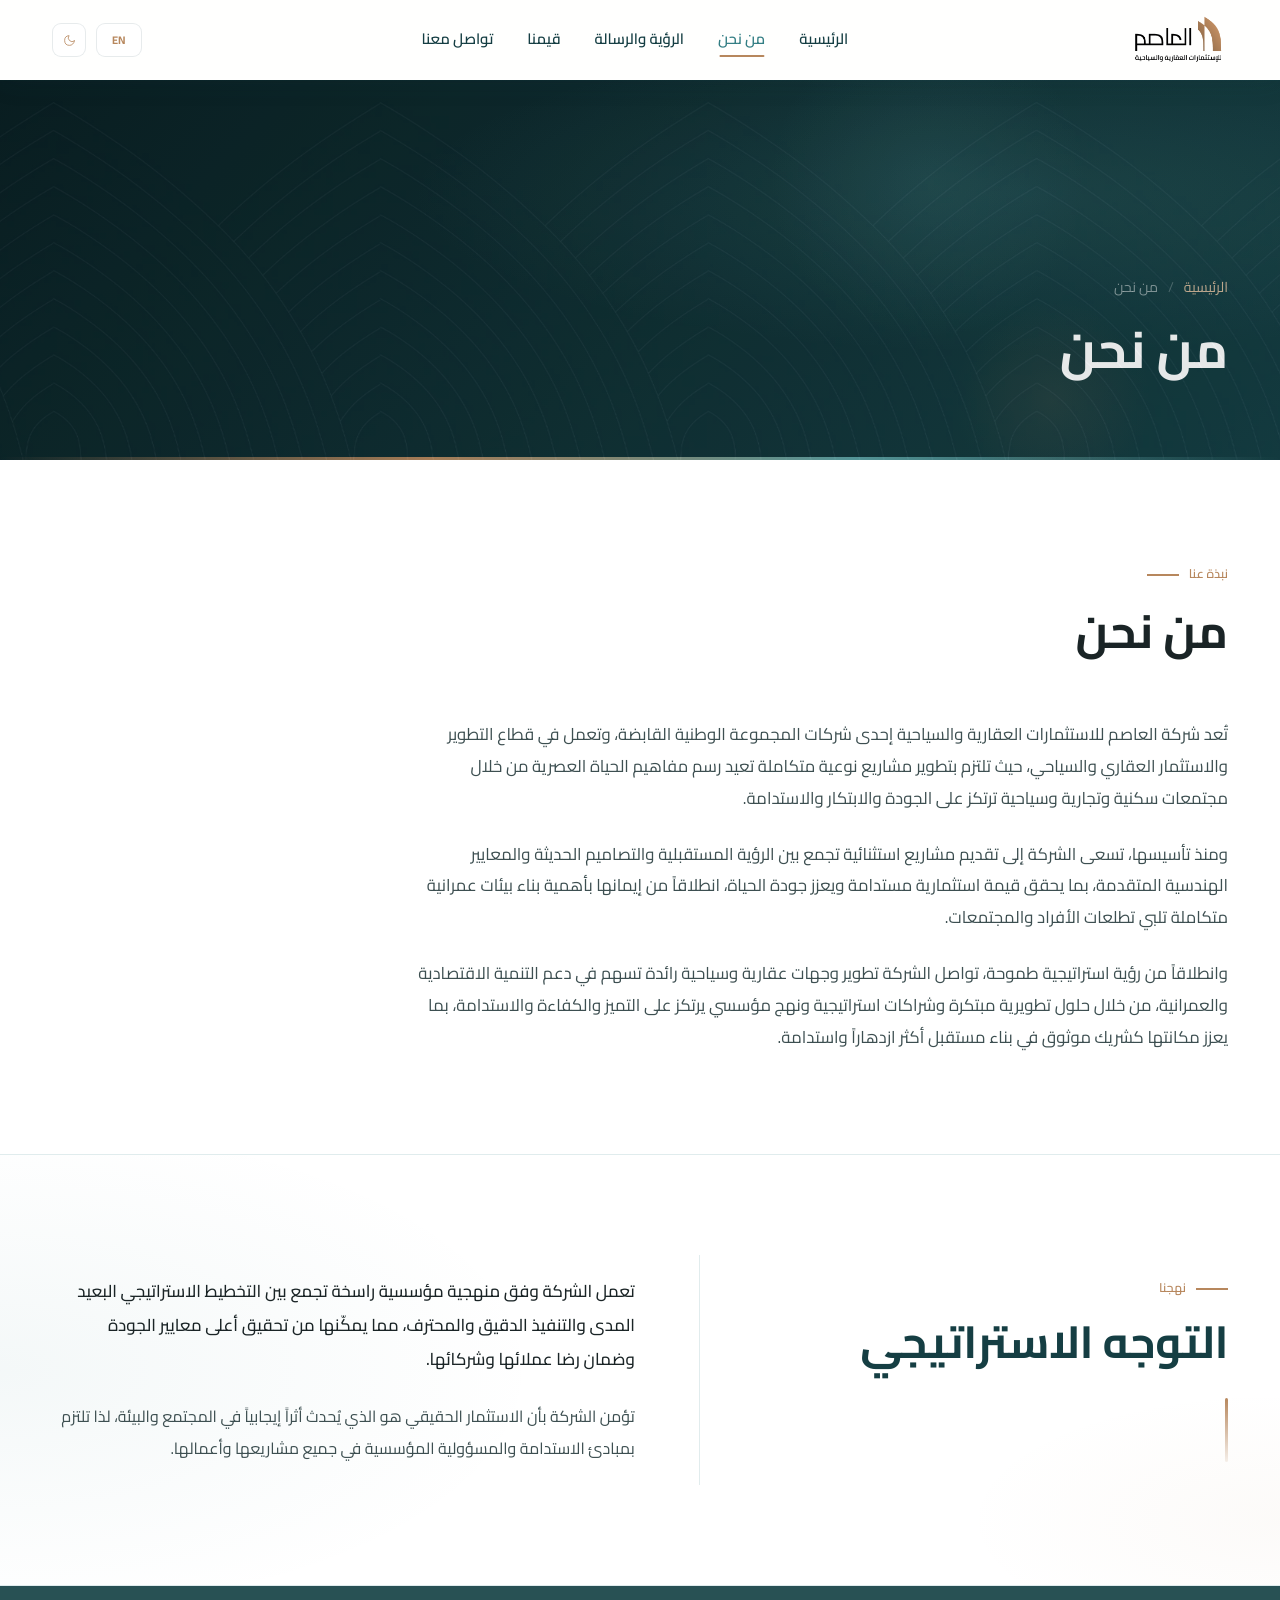
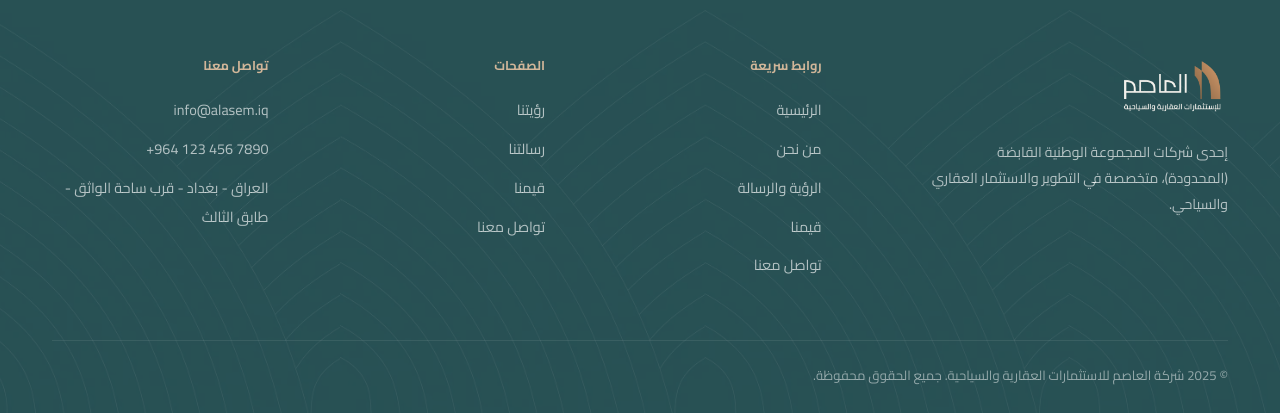
==== commit bba797eb: "Update about.html" ====
--- a/about.html
+++ b/about.html
@@ -167,7 +167,7 @@
     </div>
     <div class="footer-bottom">
       <span data-i18n="footer_copy">© 2025 شركة العاصم للاستثمارات العقارية والسياحية. جميع الحقوق محفوظة.</span>
-      <a href="#" data-i18n="footer_part">المجموعة الوطنية القابضة</a>
+   
     </div>
   </div>
 </footer>
